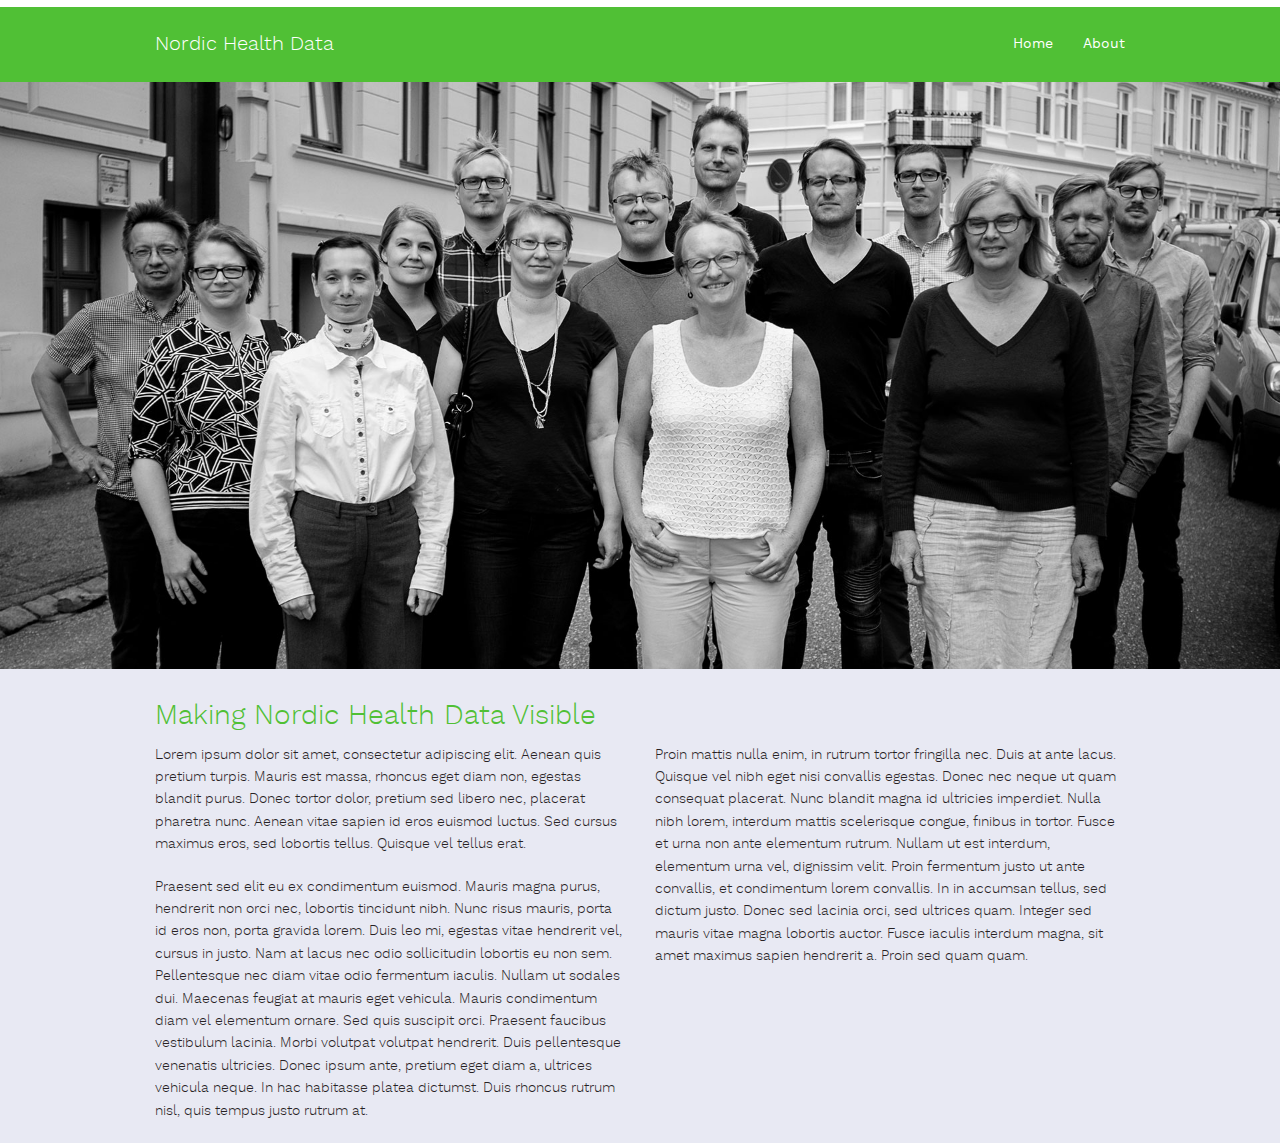
==== about.html @ f4d6ef1b "Initial commit with temporary content placeholders" ====
<!DOCTYPE html>

<html dir="ltr" lang="en">

<head>
    <meta charset="utf-8" />

    <title>About - Nordic Health Data</title>

    <!-- Meta -->
    <meta name="description" content="TODO" />
    <meta name="keywords" content="TODO" />
    <meta name="revisit-after" content="7 days" />
    <meta name="robots" content="noindex, nofollow" />
    <meta name="viewport" content="width = device-width, initial-scale = 1.0" />

    <!-- Favicon -->
    <link rel="icon" href="/images/favicon.ico" type="image/x-icon" />

    <!-- Stylesheets -->
    <link rel="stylesheet" href="/stylesheets/screen/screen.css" media="screen" />

    <!-- JavaScripts -->
    <script src="/javascripts/modernizr.js"></script>
</head>

<body>
    <header class="contain-to-grid" id="header" role="banner">
        <nav class="navigation top-bar" data-topbar role="navigation">
            <ul class="title-area">
                <li class="name"><h1 id="logo"><a href="/" title="Nordic Health Data">Nordic Health Data</a></h1></li>
                <li class="toggle-topbar menu-icon"><a href="#" title="Menu"><span>Menu</span></a></li>
            </ul>
            <!-- /title-area -->

            <section class="top-bar-section">
                <ul class="right">
                    <li><a href="/" title="Home">Home</a></li>
                    <li><a href="/about.html" title="About">About</a></li>
                </ul>
                <!-- /right -->
            </section>
            <!-- /top-bar-section -->
        </nav>
        <!-- /navigation.top-bar -->
    </header>
    <!-- /header.contain-to-grid -->

    <main id="content" role="main">
        <img src="/images/content/nordic_health_data_group.jpg" class="featured" alt="Nordic Health Data (group photo)" />

        <div class="row">
            <div class="small-12 columns">
                <h2>Making Nordic Health Data Visible</h2>
            </div>
          <!-- /small-12.columns -->
        </div>
        <!-- /row -->

        <div class="row">
            <div class="small-12 medium-6 columns">
                <p>Lorem ipsum dolor sit amet, consectetur adipiscing elit. Aenean quis pretium turpis. Mauris est massa, rhoncus eget diam non, egestas blandit purus. Donec tortor dolor, pretium sed libero nec, placerat pharetra nunc. Aenean vitae sapien id eros euismod luctus. Sed cursus maximus eros, sed lobortis tellus. Quisque vel tellus erat.</p>

                <p>Praesent sed elit eu ex condimentum euismod. Mauris magna purus, hendrerit non orci nec, lobortis tincidunt nibh. Nunc risus mauris, porta id eros non, porta gravida lorem. Duis leo mi, egestas vitae hendrerit vel, cursus in justo. Nam at lacus nec odio sollicitudin lobortis eu non sem. Pellentesque nec diam vitae odio fermentum iaculis. Nullam ut sodales dui. Maecenas feugiat at mauris eget vehicula. Mauris condimentum diam vel elementum ornare. Sed quis suscipit orci. Praesent faucibus vestibulum lacinia. Morbi volutpat volutpat hendrerit. Duis pellentesque venenatis ultricies. Donec ipsum ante, pretium eget diam a, ultrices vehicula neque. In hac habitasse platea dictumst. Duis rhoncus rutrum nisl, quis tempus justo rutrum at.</p>
            </div>
            <!-- /small-12.medium-6.columns -->

            <div class="small-12 medium-6 columns">
                <p>Proin mattis nulla enim, in rutrum tortor fringilla nec. Duis at ante lacus. Quisque vel nibh eget nisi convallis egestas. Donec nec neque ut quam consequat placerat. Nunc blandit magna id ultricies imperdiet. Nulla nibh lorem, interdum mattis scelerisque congue, finibus in tortor. Fusce et urna non ante elementum rutrum. Nullam ut est interdum, elementum urna vel, dignissim velit. Proin fermentum justo ut ante convallis, et condimentum lorem convallis. In in accumsan tellus, sed dictum justo. Donec sed lacinia orci, sed ultrices quam. Integer sed mauris vitae magna lobortis auctor. Fusce iaculis interdum magna, sit amet maximus sapien hendrerit a. Proin sed quam quam.</p>
            </div>
            <!-- /small-12.medium-6.columns -->
        </div>
        <!-- /row -->
    </main>
    <!-- /content -->

    <script src="/javascripts/jquery.js"></script>
    <script src="/javascripts/fastclick.js"></script>
    <script src="/javascripts/foundation.js"></script>
    <script src="/javascripts/app.js"></script>
</body>

</html>
---- stylesheets/screen/screen.css ----
/*
-------------------------------------------------------------------------------
Nordic Health Data (Static Homepage) screen styles
---------------------------------------------------------------------------- */

/* Import stylesheets */
@import url("../shared/normalize.css");
@import url("../shared/foundation.css");
@import url("../shared/typography.css");
@import url("master.css");
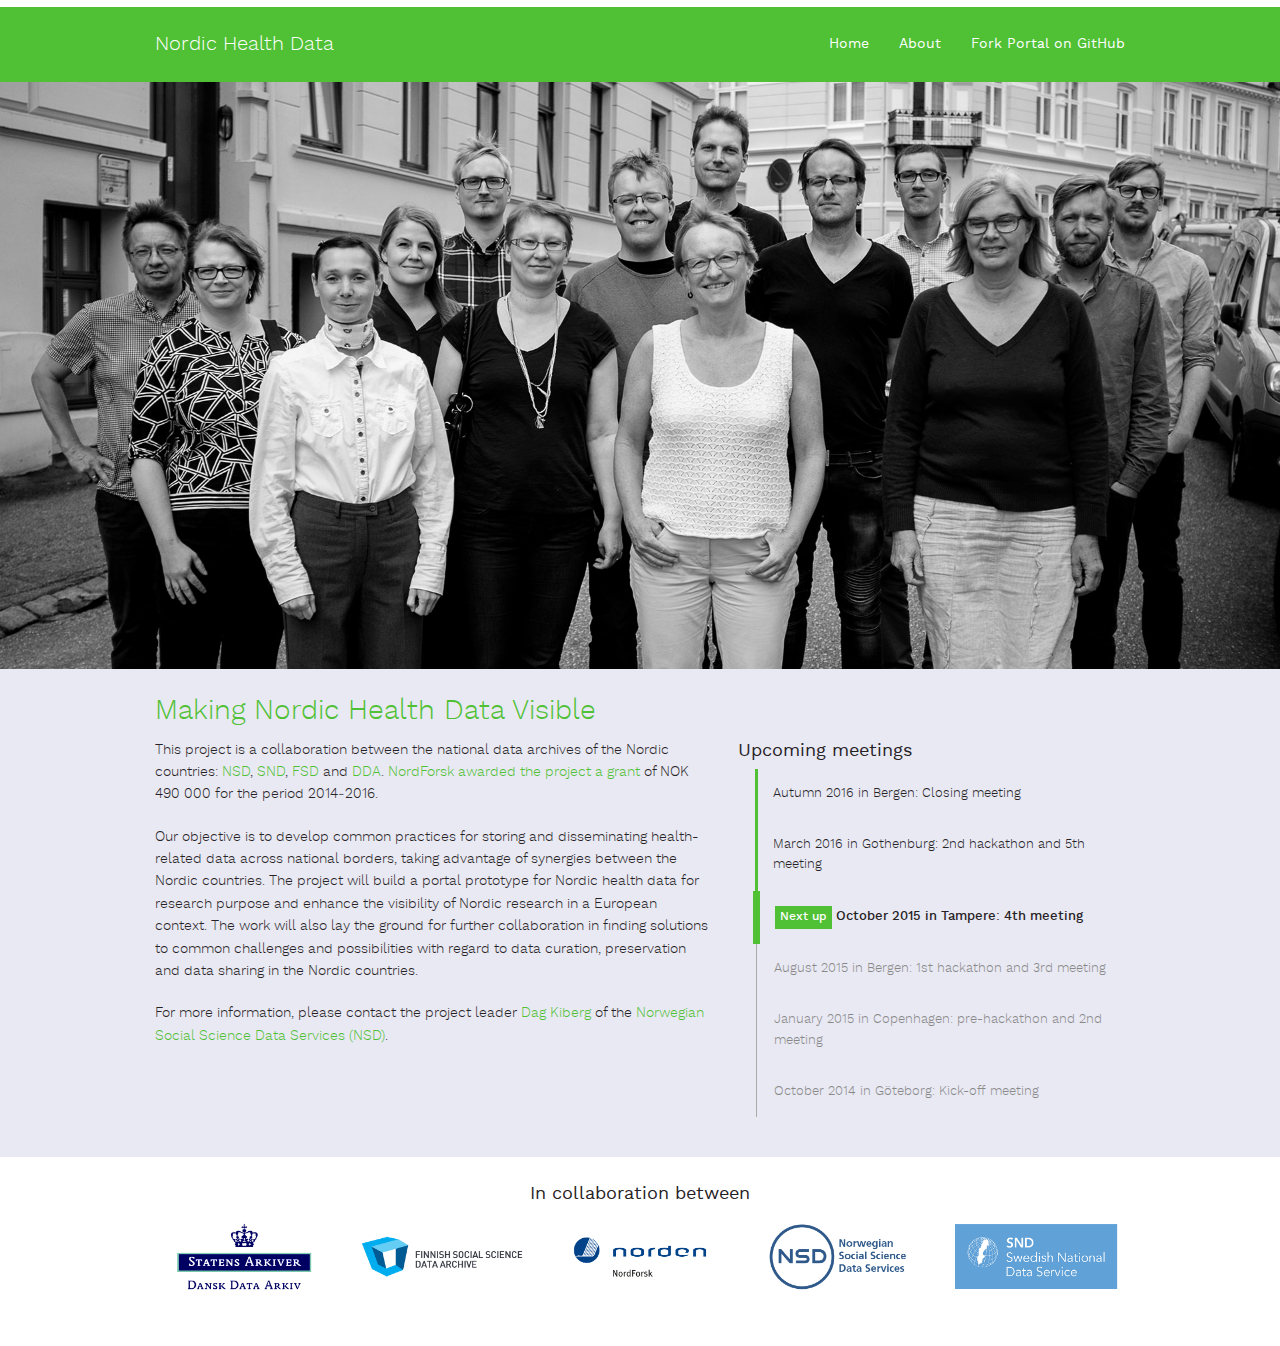
==== commit 2abbb808: "Add content and styling for the timeline" ====
--- a/about.html
+++ b/about.html
@@ -8,8 +8,8 @@
     <title>About - Nordic Health Data</title>
 
     <!-- Meta -->
-    <meta name="description" content="TODO" />
-    <meta name="keywords" content="TODO" />
+    <meta name="description" content="Our objective is to develop common practices for storing and disseminating health-related data across national borders, taking advantage of synergies between the Nordic countries. The project will build a portal prototype for Nordic health data for research purpose and enhance the visibility of Nordic research in a European context." />
+    <meta name="keywords" content="Nordic Health Data, Portal, NSD, SND, FSD, DDA, NordForsk" />
     <meta name="revisit-after" content="7 days" />
     <meta name="robots" content="noindex, nofollow" />
     <meta name="viewport" content="width = device-width, initial-scale = 1.0" />
@@ -37,6 +37,7 @@
                 <ul class="right">
                     <li><a href="/" title="Home">Home</a></li>
                     <li><a href="/about.html" title="About">About</a></li>
+                    <li><a href="https://github.com/NordicHealthData/search-portal" title="Fork Portal on GitHub">Fork Portal on GitHub</a></li>
                 </ul>
                 <!-- /right -->
             </section>
@@ -58,19 +59,51 @@
         <!-- /row -->
 
         <div class="row">
-            <div class="small-12 medium-6 columns">
-                <p>Lorem ipsum dolor sit amet, consectetur adipiscing elit. Aenean quis pretium turpis. Mauris est massa, rhoncus eget diam non, egestas blandit purus. Donec tortor dolor, pretium sed libero nec, placerat pharetra nunc. Aenean vitae sapien id eros euismod luctus. Sed cursus maximus eros, sed lobortis tellus. Quisque vel tellus erat.</p>
+            <div class="small-12 medium-7 columns">
+                <p>This project is a collaboration between the national data archives of the Nordic countries: <a href="http://www.nsd.uib.no/nsd/english/index.html" title="Norwegian Social Science Data Services (NSD)">NSD</a>, <a href="http://snd.gu.se/en" title="Swedish National Data Service (SND)">SND</a>, <a href="http://www.fsd.uta.fi/en/" title="Finnish Social Science Data Archive (FSD)">FSD</a> and <a href="http://samfund.dda.dk/dda/default-en.asp" title="Danish Data Archive (DDA)">DDA</a>. <a href="http://www.nordforsk.org/en/news/nordforsk-invests-in-biobank-and-registry-research" title="NordForsk">NordForsk awarded the project a grant</a> of NOK 490 000 for the period 2014‒2016.</p>
 
-                <p>Praesent sed elit eu ex condimentum euismod. Mauris magna purus, hendrerit non orci nec, lobortis tincidunt nibh. Nunc risus mauris, porta id eros non, porta gravida lorem. Duis leo mi, egestas vitae hendrerit vel, cursus in justo. Nam at lacus nec odio sollicitudin lobortis eu non sem. Pellentesque nec diam vitae odio fermentum iaculis. Nullam ut sodales dui. Maecenas feugiat at mauris eget vehicula. Mauris condimentum diam vel elementum ornare. Sed quis suscipit orci. Praesent faucibus vestibulum lacinia. Morbi volutpat volutpat hendrerit. Duis pellentesque venenatis ultricies. Donec ipsum ante, pretium eget diam a, ultrices vehicula neque. In hac habitasse platea dictumst. Duis rhoncus rutrum nisl, quis tempus justo rutrum at.</p>
+                <p>Our objective is to develop common practices for storing and disseminating health-related data across national borders, taking advantage of synergies between the Nordic countries. The project will build a portal prototype for Nordic health data for research purpose and enhance the visibility of Nordic research in a European context. The work will also lay the ground for further collaboration in finding solutions to common challenges and possibilities with regard to data curation, preservation and data sharing in the Nordic countries.</p>
+
+                <p>For more information, please contact the project leader <a href="http://www.uib.no/personer/Dag.Kiberg" title="University of Bergen: Dag Kiberg">Dag Kiberg</a> of the <a href="http://www.nsd.uib.no/nsd/english/index.html" title="Norwegian Social Science Data Services (NSD)">Norwegian Social Science Data Services (NSD)</a>.</p>
             </div>
-            <!-- /small-12.medium-6.columns -->
+            <!-- /small-12.medium-7.columns -->
 
-            <div class="small-12 medium-6 columns">
-                <p>Proin mattis nulla enim, in rutrum tortor fringilla nec. Duis at ante lacus. Quisque vel nibh eget nisi convallis egestas. Donec nec neque ut quam consequat placerat. Nunc blandit magna id ultricies imperdiet. Nulla nibh lorem, interdum mattis scelerisque congue, finibus in tortor. Fusce et urna non ante elementum rutrum. Nullam ut est interdum, elementum urna vel, dignissim velit. Proin fermentum justo ut ante convallis, et condimentum lorem convallis. In in accumsan tellus, sed dictum justo. Donec sed lacinia orci, sed ultrices quam. Integer sed mauris vitae magna lobortis auctor. Fusce iaculis interdum magna, sit amet maximus sapien hendrerit a. Proin sed quam quam.</p>
-            </div>
-            <!-- /small-12.medium-6.columns -->
+            <aside class="small-12 medium-5 columns">
+                <h3>Upcoming meetings</h3>
+
+                <ul class="timeline">
+                    <li>Autumn 2016 in Bergen: Closing meeting</li>
+                    <li>March 2016 in Gothenburg: 2nd hackathon and 5th meeting</li>
+                    <li class="next"><span>Next up</span> October 2015 in Tampere: 4th meeting</li>
+                    <li class="history">August 2015 in Bergen: 1st hackathon and 3rd meeting</li>
+                    <li class="history">January 2015 in Copenhagen: pre-hackathon  and 2nd meeting</li>
+                    <li class="history">October 2014 in Göteborg: Kick-off meeting</li>
+                </ul>
+                <!-- /timeline -->
+            </aside>
+            <!-- /small-12.medium-5.columns -->
         </div>
         <!-- /row -->
+
+        <div class="block">
+            <div class="row">
+                <div class="small-12 columns text-center">
+                    <h3>In collaboration between</h3>
+
+                    <ul class="small-block-grid-1 medium-block-grid-5">
+                        <li><a href="http://samfund.dda.dk/dda/default-en.asp" title="Danish Data Archive (DDA)"><img src="/images/content/partners/dda_logo.png" alt="Danish Data Archive (DDA)" /></a></li>
+                        <li><a href="http://www.fsd.uta.fi/en/" title="Finnish Social Science Data Archive (FSD)"><img src="/images/content/partners/fsd_logo.png" alt="Finnish Social Science Data Archive (FSD)" /></a></li>
+                        <li><a href="http://www.nordforsk.org/en" title="NordForsk"><img src="/images/content/partners/nordforsk_logo.png" alt="NordForsk" /></a></li>
+                        <li><a href="http://www.nsd.uib.no/nsd/english/index.html" title="Norwegian Social Science Data Services (NSD)"><img src="/images/content/partners/nsd_logo.png" alt="Norwegian Social Science Data Services (NSD)" /></a></li>
+                        <li><a href="http://snd.gu.se/en" title="Swedish National Data Service (SND)"><img src="/images/content/partners/snd_logo.png" alt="Swedish National Data Service (SND)" /></a></li>
+                    </ul>
+                    <!-- /small-block-grid-1.medium-block-grid-5 -->
+                </div>
+                <!-- /small-12.columns.text-center -->
+            </div>
+            <!-- /row -->
+        </div>
+        <!-- /block -->
     </main>
     <!-- /content -->
 
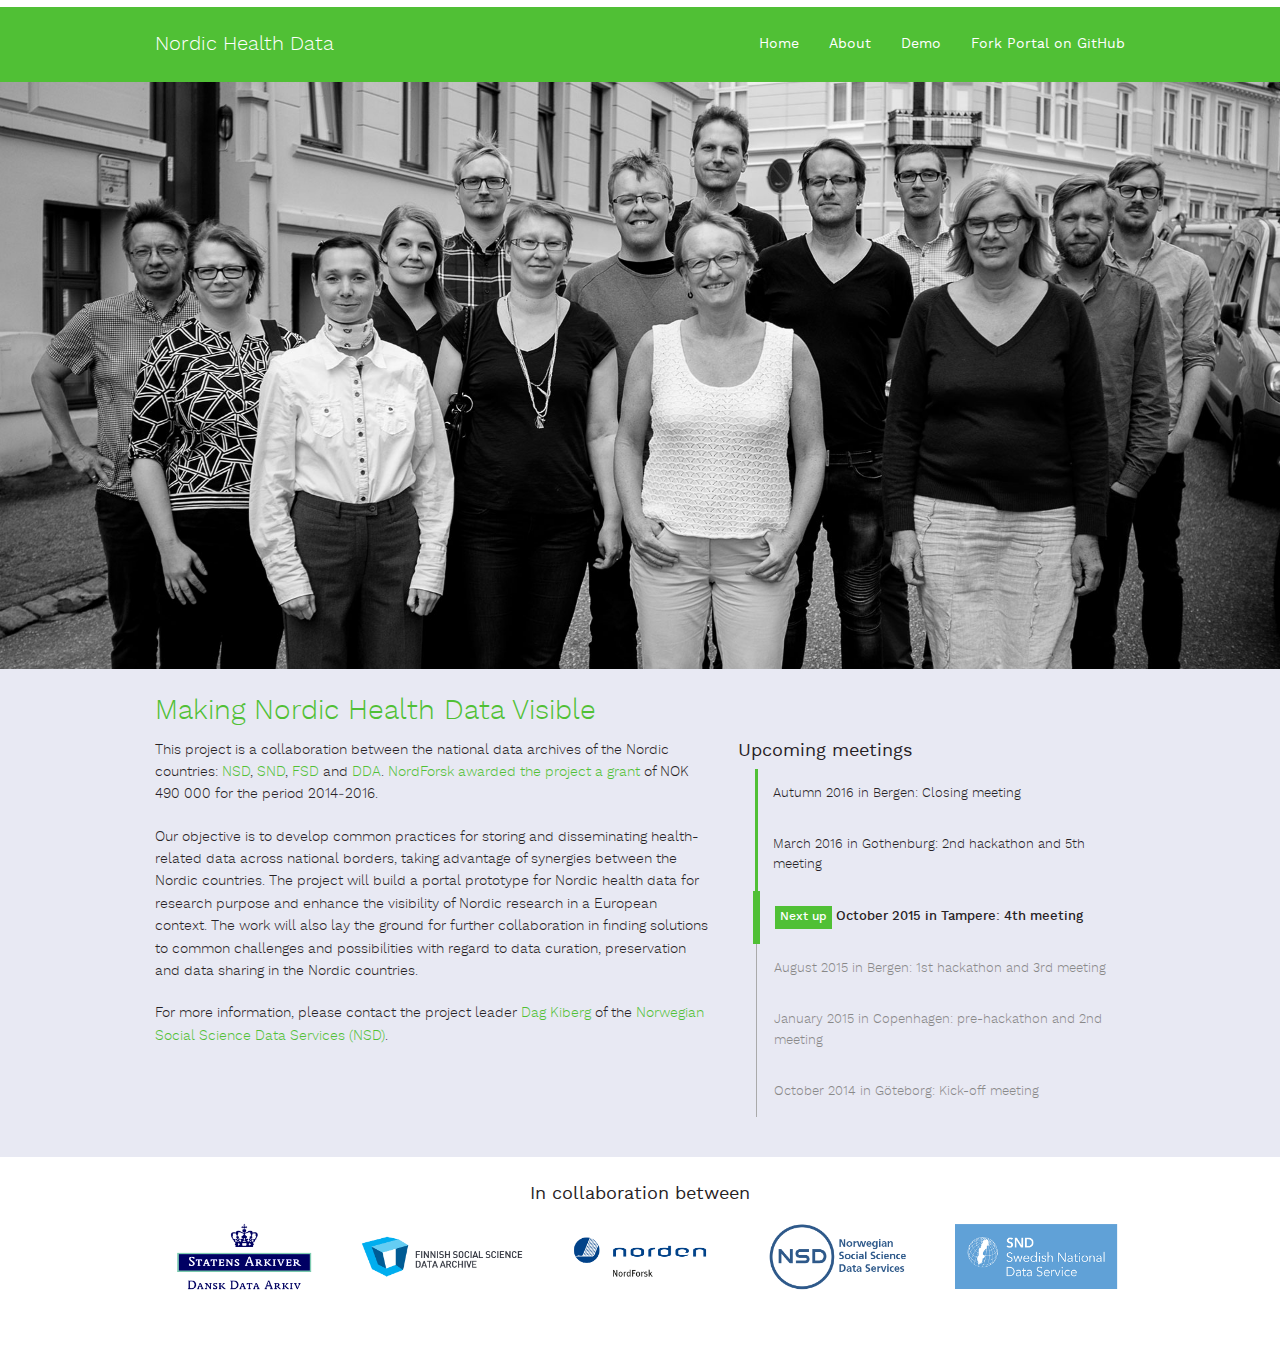
==== commit 22a36dd8: "Add link to demo portal" ====
--- a/about.html
+++ b/about.html
@@ -37,6 +37,7 @@
                 <ul class="right">
                     <li><a href="/" title="Home">Home</a></li>
                     <li><a href="/about.html" title="About">About</a></li>
+                    <li><a href="http://majken.snd.gu.se/nordic-health-demo/" title="Demo">Demo</a></li>
                     <li><a href="https://github.com/NordicHealthData/search-portal" title="Fork Portal on GitHub">Fork Portal on GitHub</a></li>
                 </ul>
                 <!-- /right -->
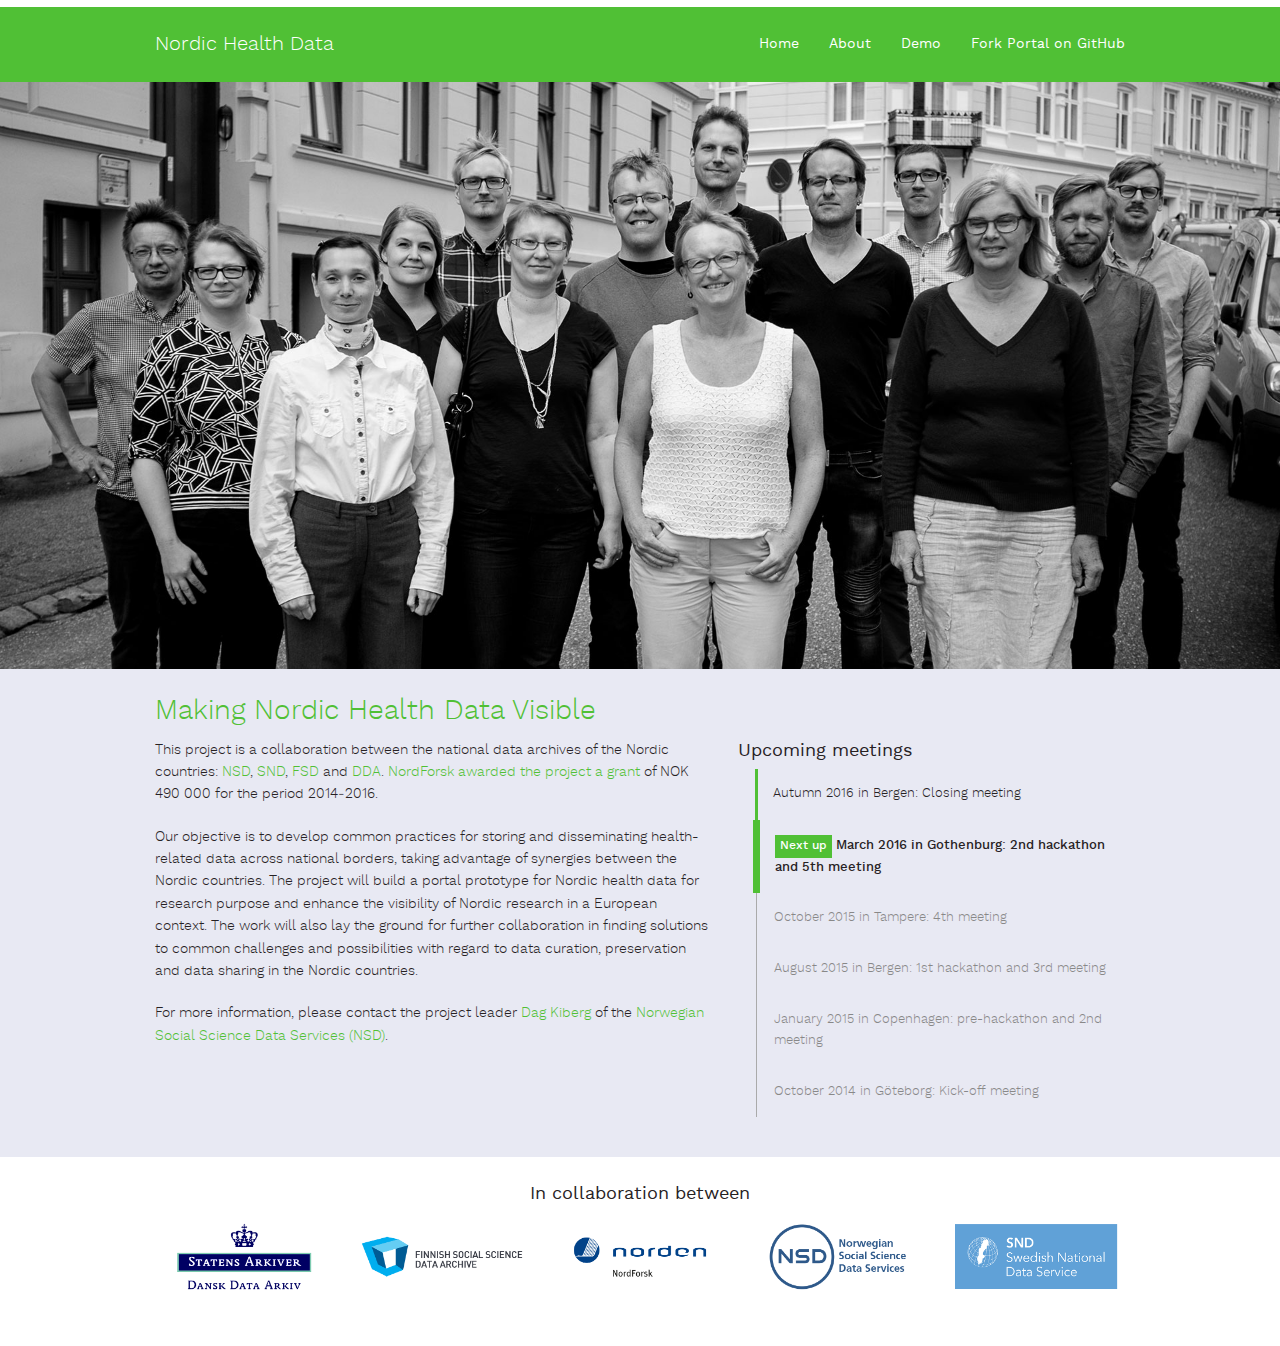
==== commit 2a4ed071: "Update the about page to correspond the next meeting" ====
--- a/about.html
+++ b/about.html
@@ -74,8 +74,8 @@
 
                 <ul class="timeline">
                     <li>Autumn 2016 in Bergen: Closing meeting</li>
-                    <li>March 2016 in Gothenburg: 2nd hackathon and 5th meeting</li>
-                    <li class="next"><span>Next up</span> October 2015 in Tampere: 4th meeting</li>
+                    <li class="next"><span>Next up</span> March 2016 in Gothenburg: 2nd hackathon and 5th meeting</li>
+                    <li class="history">October 2015 in Tampere: 4th meeting</li>
                     <li class="history">August 2015 in Bergen: 1st hackathon and 3rd meeting</li>
                     <li class="history">January 2015 in Copenhagen: pre-hackathon  and 2nd meeting</li>
                     <li class="history">October 2014 in Göteborg: Kick-off meeting</li>
